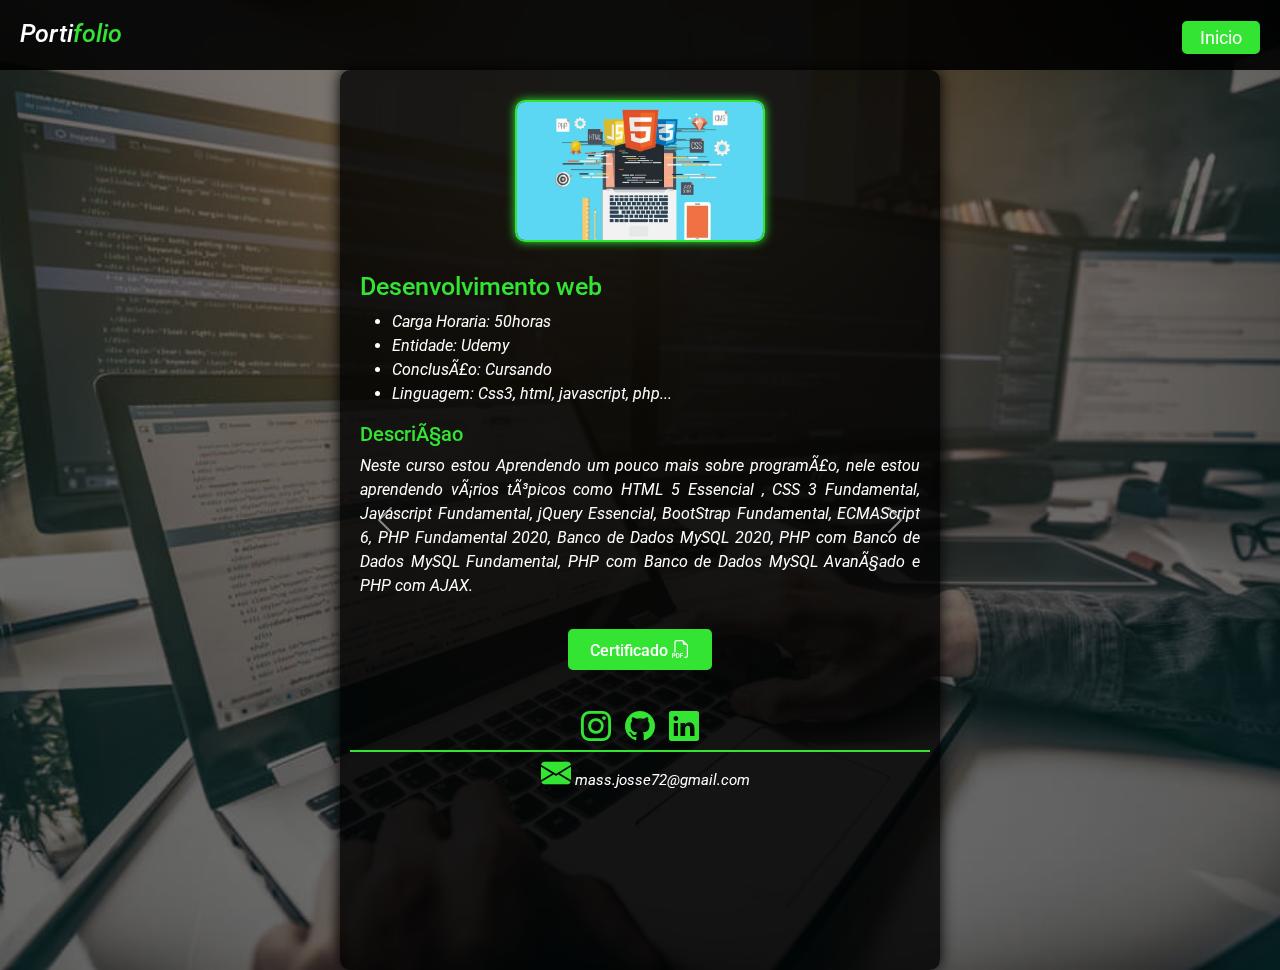
==== cursos/index.html @ 1b5d37ab "portifolio" ====
<!DOCTYPE html>
<html lang="pt-BR">

<head>
  <meta charset="pt-BR">
  <meta name="viewport" content="width=device-width, initial-scale=1.0">
  <!-- css -->
  <link rel="stylesheet" href="cursos.css">
  <!-- BootStrap -->
  <link href="https://cdn.jsdelivr.net/npm/bootstrap@5.3.3/dist/css/bootstrap.min.css" rel="stylesheet"
    integrity="sha384-QWTKZyjpPEjISv5WaRU9OFeRpok6YctnYmDr5pNlyT2bRjXh0JMhjY6hW+ALEwIH" crossorigin="anonymous">
  <!-- icons -->
  <link rel="stylesheet" href="https://cdn.jsdelivr.net/npm/bootstrap-icons@1.11.3/font/bootstrap-icons.min.css">
  <link rel="stylesheet" href="https://cdnjs.cloudflare.com/ajax/libs/font-awesome/6.0.0-beta3/css/all.min.css">
  <!-- font -->
  <link rel="preconnect" href="https://fonts.googleapis.com">
  <link rel="preconnect" href="https://fonts.gstatic.com" crossorigin>
  <link
      href="https://fonts.googleapis.com/css2?family=Roboto:ital,wght@0,100;0,300;0,400;0,500;0,700;1,100;1,400;1,500;1,700&display=swap"
      rel="stylesheet">
  <!-- favicon -->
  <link rel="icon" href="../Imagens/icons/programacao.png" type="image/png">
  <title>Cursos</title>
</head>

<body>
  <!-- navegacao -->
  <header class="header">
    <div class="texto"><a href="../index.html"><p>Porti<span>folio</span></p></a></div>
    <ul>
        <button><li><a href="../index.html">Inicio</a></li></button>
    </ul>
   </header>
   <!-- fim navegacao -->
  <main>
    <!-- container curso 1 -->
    <section>
      <div id="carouselExampleInterval" class="carousel slide">
        <!-- container principal -->
        <div class="centro">
          <div class="carousel-inner">
            <div class="carousel-item active" data-bs-interval="">
              <div class="principal1">
                <div class="margin">
                  <div class="img-1">
                    <img src="../Imagens/imagem_post_desenvolvimento_web.jpg" alt="Matheus santos">
                  </div>
                  <h1>Desenvolvimento web</h1>
  
                  <div class="listas">
                    <ul>
                      <li>Carga Horaria: 50horas</li>
                      <li>Entidade: Udemy</li>
                      <li>Conclusão: Cursando</li>
                      <li>Linguagem: Css3, html, javascript, php...</li>
                    </ul>
                  </div>
                  <div class="descricao">
                    <h2>Descriçao</h2>
                    <p>Neste curso estou Aprendendo um pouco mais sobre programão, nele estou aprendendo vários tópicos
                      como HTML 5 Essencial , CSS 3 Fundamental, Javascript Fundamental, jQuery Essencial, BootStrap
                      Fundamental, ECMAScript 6, PHP Fundamental 2020, Banco de Dados MySQL 2020, PHP com Banco de Dados
                      MySQL Fundamental, PHP com Banco de Dados MySQL Avançado e PHP com AJAX. </p>
                  </div>
                  <div class="botao">
                    <button><a href="../pdf/certificado desenvolvedor web.pdf"> Certificado <i class="bi bi-filetype-pdf"></i></a></button>
                  </div>
                </div>
  
                <footer>
                  <div class="principal">
                    <div class="flex">
                      <div>
                        <img class="img-footer" src="Imagens/Portfolio-Desenvolvedor-Web.jpg" alt="">
                      </div>
                      <div class="rede-sociais">
                        <a href="https://www.instagram.com/theus_santtos2/" target="_blank"><i
                            class="icons bi bi-instagram"></i></a>
                        <a href="https://github.com/matheus1289" target="_blank"><i class="icons bi bi-github"></i></a>
                        <a href="https://www.linkedin.com/in/matheus-santos-b48833187/" target="_blank"><i
                            class=" icons bi bi-linkedin"></i></a>
                      </div>
                    </div>
                    <div class="line-footer borda">
                      <p><i class="bi bi-envelope-fill"></i></i> <a
                          href="mailto:Mass.josse72@gmail.com">mass.josse72@gmail.com</a></p>
                    </div>
  
                  </div>
                </footer>
              </div>
            </div>
            <!--fim container curso 1 -->
            <!-- container curso 2 -->
            <div class="carousel-item" data-bs-interval="">
              <div class="principal1">
                <div class="margin">
                  <div class="img-1">
                    <img src="../Imagens/linguagem-programacao-python-1.webp" alt="Matheus santos">
                  </div>
                  <h1>Python</h1>
  
                  <div class="listas">
                    <ul>
                      <li>Carga Horaria: 18horas</li>
                      <li>Entidade: Udemy</li>
                      <li>Conclusão: 2023</li>
                      <li>Linguagem: Python</li>
                    </ul>
                  </div>
                  <div class="descricao">
                    <h2>Descriçao</h2>
                    <p> Neste curso aprendemos sobre a linguagem de programação python, conhecemos um pouco algoritmo e
                      logica de programação alem de fazer varias atividades praticas para deselvover programinhas em
                      Python. O curso abordo vários tópicos incluindo saída de dados, fluxo de programas, variáveis,
                      operações aritméticas, condicionais, loops, funções, objetos, classes e herança.</p>
                  </div>
                  <div class="botao">
                    <button><a href="../pdf/certificado python.pdf" target="_blank">Certificado <i class="bi bi-filetype-pdf"></i></a></button>
                  </div>
                </div>
  
                <footer>
                  <div class="principal">
                    <div class="flex">
                      <div>
                        <img class="img-footer" src="Imagens/Portfolio-Desenvolvedor-Web.jpg" alt="">
                      </div>
                      <div class="rede-sociais">
                        <a href="https://www.instagram.com/theus_santtos2/" target="_blank"><i
                            class="icons bi bi-instagram"></i></a>
                        <a href="https://github.com/matheus1289" target="_blank"><i class="icons bi bi-github"></i></a>
                        <a href="https://www.linkedin.com/in/matheus-santos-b48833187/" target="_blank"><i
                            class=" icons bi bi-linkedin"></i></a>
                      </div>
                    </div>
                    <div class="line-footer borda">
                      <p><i class="bi bi-envelope-fill"></i></i> <a
                          href="mailto:Mass.josse72@gmail.com">mass.josse72@gmail.com</a></p>
                    </div>
  
                  </div>
                </footer>
              </div>
            </div>
            <!--fim container curso 3 -->
            <!-- container curso 3 -->
            <div class="carousel-item">
              <div class="principal1">
                <div class="margin">
                  <div class="img-1">
                    <img src="../Imagens/javascript.avif" alt="Matheus santos">
                  </div>
                  <h1>Algoritmo e Lógica de Programação</h1>
  
                  <div class="listas">
                    <ul>
                      <li>Carga Horaria: 20horas</li>
                      <li>Entidade: Udemy</li>
                      <li>Conclusão: 2024</li>
                      <li>Linguagem: JavaScript</li>
                    </ul>
                  </div>
                  <div class="descricao">
                    <h2>Descriçao</h2>
                    <p> Neste curso de algoritmo e logica de programação foi escolhido pelo tutor do curso, a passar os
                      ensinos na linguagem Java script, nele aprendemos sobre Algoritmos Lógica de Programação,
                      Configuração do Ambiente, A base necessária para se desenvolver como programador, Javascript,
                      Funções, Estruturas de Controle, Estruturas de Repetição, Operadores, Objetos e muito mais.</p>
                  </div>
                  <div class="botao">
                    <button><a href="../pdf/certificado javascript.pdf" target="_blank">Certificado <i class="bi bi-filetype-pdf"></i></a></button>
                  </div>
                </div>
                <footer>
                  <div class="principal">
                    <div class="flex">
                      <div>
                        <img class="img-footer" src="Imagens/Portfolio-Desenvolvedor-Web.jpg" alt="">
                      </div>
                      <div class="rede-sociais">
                        <a href="https://www.instagram.com/theus_santtos2/" target="_blank"><i
                            class="icons bi bi-instagram"></i></a>
                        <a href="https://github.com/matheus1289" target="_blank"><i class="icons bi bi-github"></i></a>
                        <a href="https://www.linkedin.com/in/matheus-santos-b48833187/" target="_blank"><i
                            class=" icons bi bi-linkedin"></i></a>
                      </div>
                    </div>
                    <div class="line-footer borda">
                      <p><i class="bi bi-envelope-fill"></i></i> <a
                          href="mailto:Mass.josse72@gmail.com">mass.josse72@gmail.com</a></p>
                    </div>
  
                  </div>
                </footer>
              </div>
            </div>
            <!--fim container curso 3 -->
          </div>
          <button class="carousel-control-prev" type="button" data-bs-target="#carouselExampleInterval"
            data-bs-slide="prev">
            <span class="carousel-control-prev-icon" aria-hidden="true"></span>
            <span class="visually-hidden">Previous</span>
          </button>
          <button class="carousel-control-next" type="button" data-bs-target="#carouselExampleInterval"
            data-bs-slide="next">
            <span class="carousel-control-next-icon" aria-hidden="true"></span>
            <span class="visually-hidden">Next</span>
          </button>
        </div> 
        <!-- fim do container principal -->
      </div>
    </section>
    
  </main>




  <script src="https://cdn.jsdelivr.net/npm/bootstrap@5.3.3/dist/js/bootstrap.bundle.min.js"
    integrity="sha384-YvpcrYf0tY3lHB60NNkmXc5s9fDVZLESaAA55NDzOxhy9GkcIdslK1eN7N6jIeHz"
    crossorigin="anonymous"></script>
</body>

</html>
---- cursos/cursos.css ----
*{
    color: white;
    font-family: "Roboto", sans-serif;   
    box-sizing: border-box;
    
}
p{
    font-weight: 400;
    font-style: italic;
}

/*variaveis*/
:root{
    --cor-primary:rgb(51, 228, 51);
}

/*header*/
header{
    position: fixed;
    z-index: 5;
    background-color: rgba(0, 0, 0, 0.9);
    width: 100%;
    height: 70px;
    display: flex;
    justify-content: space-between;
    padding: 10px 20px;
}
header button a{
    padding: 5px 10px;
}
header a{
    color: white;
    text-decoration: none;
    font-size: 18px;
    transition: 0.5s;
}
header ul{
    list-style: none;
    padding-top: 8px;
}
.texto p{
    padding-top: 5px;
    font-size: 25px;
    font-weight: 500;
}
ul button{
    border: none;
    border-radius: 5px;
    background-color: var(--cor-primary);
    transition: 0.5s;
    margin-top: 3px;
    border: 2px solid var(--cor-primary);
}
ul:hover button{
    transform: scale(1.05);
    background-color: transparent;
}

.texto a{
    text-decoration: none;
}
.texto p span{
    color: var(--cor-primary);
}
/*fim header*/

section{
    background-image: linear-gradient(rgba(0, 0, 0, 0.5), rgba(0, 0, 0, 0.5)), url(../Imagens/img-fundo.jpg);
    margin: 0;
    padding: 0;
    background-size: cover;
    background-position: center;
    background-repeat: no-repeat;
    height:100% ;
    padding-top: 20px;
}

h3 {
    font-size: 1.4em;
}
h4 {
    font-size: 1.2em;
}
.flex{
    display: flex;
     
}
.link {
    text-decoration: none;
    color:white;
    transition: 0.5s;
}


.centro{
    position: relative;
    justify-content: center;
    margin:  0 auto;
    width: 70%;
    max-width: 600px;
    min-width: 500px;
    height: 100%;
    margin-top: 50px;
    box-shadow: 0 0 15px black;
    border-radius: 10px;
    background-color: rgba(0, 0, 0, 0.8);

}
.principal1{
    width: 100%;
    height: 100%;
    margin: 0 auto;
    border-radius: 10px;
    
}
.margin{
    padding: 20px;
}
.principal1 h1{
    font-size: 25px;
    font-weight: 500;
    color:rgb(51, 228, 51) ;
}
.img-1 img{
    width: 250px;
    border-radius: 10px;
    margin-bottom: 20px;
    border: 2px solid rgb(51, 228, 51);
    box-shadow: 0 0 10px rgb(51, 228, 51);
}
.img-1{
    display: flex;
    justify-content: center;
    margin: 10px 0;
}
.botao a{
    text-decoration: none;
    color: white;
    font-weight: 500;
}
.botao button{
    background: rgb(51, 228, 51);
    border: none;
    border-radius: 5px;
    padding: 5px 20px;
    margin: 15px 0;
    cursor: pointer;
    transition: 0.5s;
    border: 2px solid var(--cor-primary);
}
.botao i{
    font-size: 18px;
    color: white;

}
.botao button:hover{
    background-color: transparent;
}
.botao{
    display: flex;
    justify-content: center;
}
.descricao h2{
    font-size: 20px;
    font-weight: 500;
    color: rgb(51, 228, 51);;
}
.descricao p{
    text-align: justify;
}


.flex{
    display: flex;
  
}
.listas ul li{
    list-style-type: disc;
    font-weight: 400;
    font-style: italic;
}
@media (min-width: 411px) and (max-width: 529px){
    .centro{
        min-height: 100%;
        width: 100%;
        min-width: 100px;
        border-radius: 0;
        
    }
    html, body{
        height: 100%;
        background-repeat: no-repeat;
        
    }
    .principal1{
        width: 100%;
        min-height: 100%;
        background-color: transparent;
        border-radius: 0;  
    }
    header{
        box-shadow: none;
    }


}
@media (min-width: 530px){
    .centro{
        box-sizing: border-box;

    }
    html, body{
        margin: 0;
        padding: 0;
        background-size: cover;
        background-position: center;
        background-repeat: no-repeat;
        height: 100vh;
        
        
    }
    .principal1{
        box-sizing: border-box;
        height: 100vh;

          
    }
    .principal1::-webkit-scrollbar{
        display: none;
}
}
@media  (max-width: 410px){
    .centro{
        width: 100%;
        min-height: 100%;
        backdrop-filter: blur(10px);
        min-width: 100px;
        border-radius: 0;
    }
    hyml, body{
        height: 100%;
        background-repeat: no-repeat;
        
    }
    .principal1{
        width: 100%;
        min-height: 100%;
        background-color: transparent;
        border-radius: 0px; 
          
    }
    .centro h1, h2{
        font-size: 20px;
    }
    .centro .img-1 img{
        width: 150px;
        margin-bottom: 20px;
        
        
    }
    .botao{
        margin: 0;
        padding: 0;
        margin-top: 10px;
    }
 
   
  
    
    footer {
        margin: 0;
        padding: 0;
           
    }
 
   

}

/*footer*/
.principal {
    margin: 0px 10px;
}

.icons{
    padding: 5px;
    font-size: 30px;
    color:rgb(51, 228, 51);
    
}

.principal .flex{
    justify-content: center;
    text-align: center;
    
}
.line-footer p i{
    font-size: 30px;
    color:rgb(51, 228, 51); 
}

.line-footer p a{
    text-decoration: none;
    color: white;
    font-size: 15px;
    
}
.line-footer p{
    padding-left: 10px;
}

.borda{
    border-top:2px solid rgb(51, 228, 51);
}
.line-footer{
    display: flex;
    justify-content: center;
    text-align: center;
}
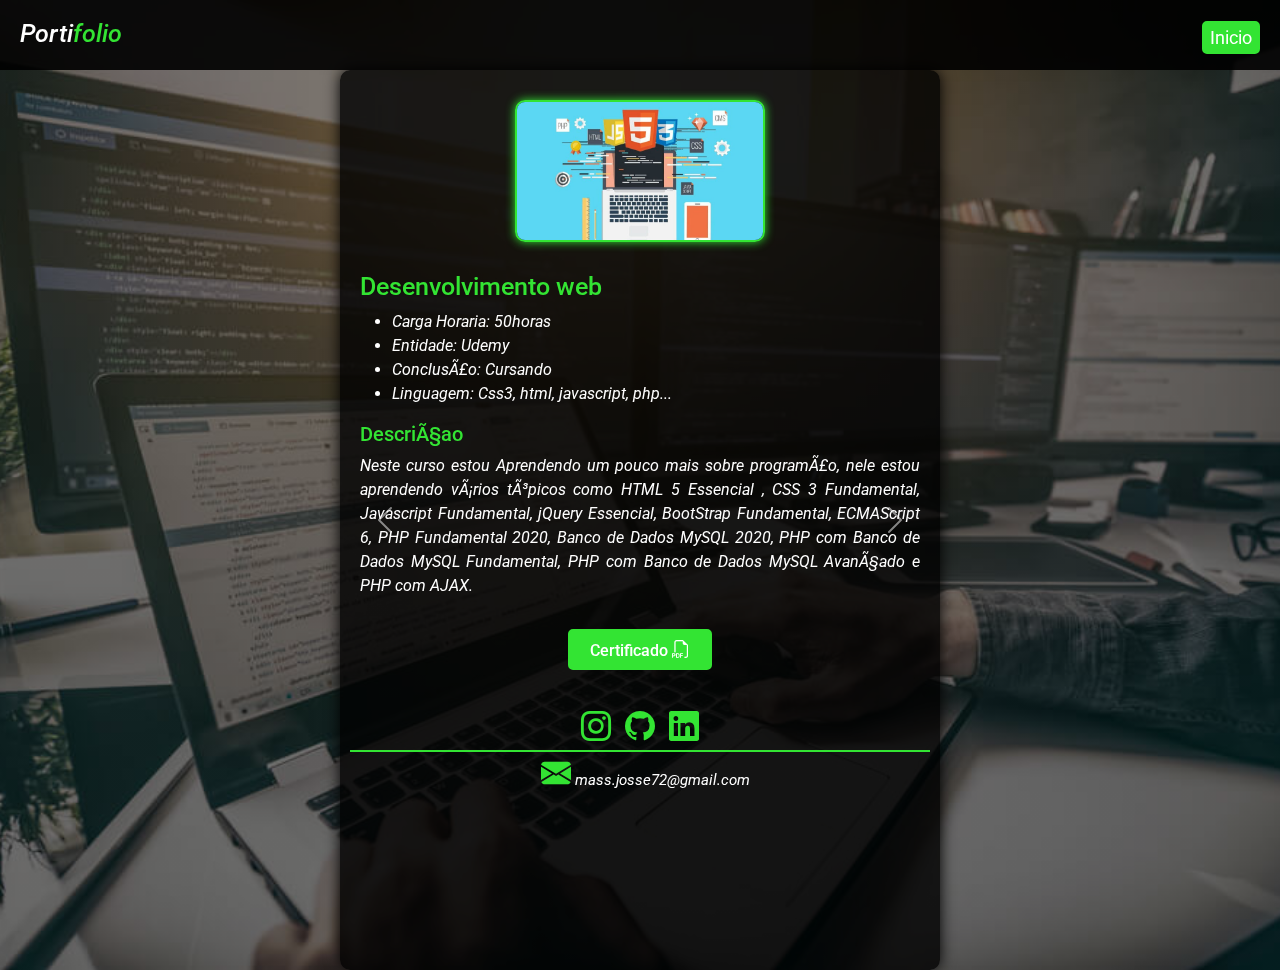
==== commit 94557725: "commit 5" ====
--- a/cursos/index.html
+++ b/cursos/index.html
@@ -28,7 +28,7 @@
   <header class="header">
     <div class="texto"><a href="../index.html"><p>Porti<span>folio</span></p></a></div>
     <ul>
-        <button><li><a href="../index.html">Inicio</a></li></button>
+        <a href="../index.html"><button>Inicio</button></a>
     </ul>
    </header>
    <!-- fim navegacao -->
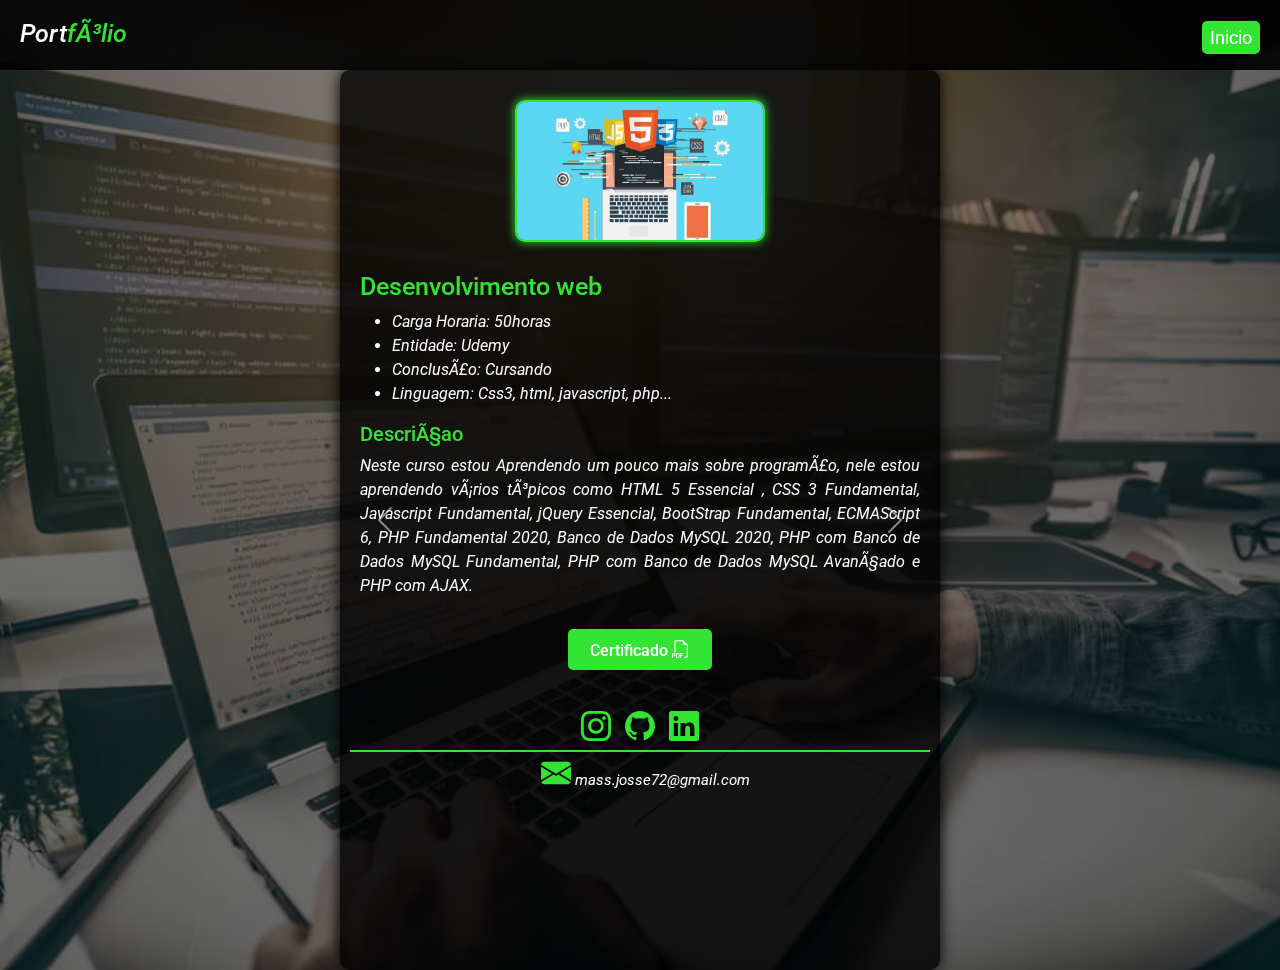
==== commit 28132797: "atualizacao titulo e botao" ====
--- a/cursos/index.html
+++ b/cursos/index.html
@@ -16,8 +16,8 @@
   <link rel="preconnect" href="https://fonts.googleapis.com">
   <link rel="preconnect" href="https://fonts.gstatic.com" crossorigin>
   <link
-      href="https://fonts.googleapis.com/css2?family=Roboto:ital,wght@0,100;0,300;0,400;0,500;0,700;1,100;1,400;1,500;1,700&display=swap"
-      rel="stylesheet">
+    href="https://fonts.googleapis.com/css2?family=Roboto:ital,wght@0,100;0,300;0,400;0,500;0,700;1,100;1,400;1,500;1,700&display=swap"
+    rel="stylesheet">
   <!-- favicon -->
   <link rel="icon" href="../Imagens/icons/programacao.png" type="image/png">
   <title>Cursos</title>
@@ -26,12 +26,14 @@
 <body>
   <!-- navegacao -->
   <header class="header">
-    <div class="texto"><a href="../index.html"><p>Porti<span>folio</span></p></a></div>
+    <div class="texto"><a href="../index.html">
+        <p>Port<span>fólio</span></p>
+      </a></div>
     <ul>
-        <a href="../index.html"><button>Inicio</button></a>
+      <a href="../index.html"><button>Inicio</button></a>
     </ul>
-   </header>
-   <!-- fim navegacao -->
+  </header>
+  <!-- fim navegacao -->
   <main>
     <!-- container curso 1 -->
     <section>
@@ -46,7 +48,7 @@
                     <img src="../Imagens/imagem_post_desenvolvimento_web.jpg" alt="Matheus santos">
                   </div>
                   <h1>Desenvolvimento web</h1>
-  
+
                   <div class="listas">
                     <ul>
                       <li>Carga Horaria: 50horas</li>
@@ -63,29 +65,30 @@
                       MySQL Fundamental, PHP com Banco de Dados MySQL Avançado e PHP com AJAX. </p>
                   </div>
                   <div class="botao">
-                    <button><a href="../pdf/certificado desenvolvedor web.pdf"> Certificado <i class="bi bi-filetype-pdf"></i></a></button>
-                  </div>
-                </div>
-  
-                <footer>
-                  <div class="principal">
-                    <div class="flex">
-                      <div>
-                        <img class="img-footer" src="Imagens/Portfolio-Desenvolvedor-Web.jpg" alt="">
-                      </div>
-                      <div class="rede-sociais">
-                        <a href="https://www.instagram.com/theus_santtos2/" target="_blank"><i
-                            class="icons bi bi-instagram"></i></a>
-                        <a href="https://github.com/matheus1289" target="_blank"><i class="icons bi bi-github"></i></a>
-                        <a href="https://www.linkedin.com/in/matheus-santos-b48833187/" target="_blank"><i
-                            class=" icons bi bi-linkedin"></i></a>
-                      </div>
-                    </div>
-                    <div class="line-footer borda">
-                      <p><i class="bi bi-envelope-fill"></i></i> <a
-                          href="mailto:Mass.josse72@gmail.com">mass.josse72@gmail.com</a></p>
-                    </div>
-  
+                    <button><a href="../pdf/certificado desenvolvedor web.pdf"> Certificado <i
+                          class="bi bi-filetype-pdf"></i></a></button>
+                  </div>
+                </div>
+
+                <footer>
+                  <div class="principal">
+                    <div class="flex">
+                      <div>
+                        <img class="img-footer" src="Imagens/Portfolio-Desenvolvedor-Web.jpg" alt="">
+                      </div>
+                      <div class="rede-sociais">
+                        <a href="https://www.instagram.com/theus_santtos2/" target="_blank"><i
+                            class="icons bi bi-instagram"></i></a>
+                        <a href="https://github.com/matheus1289" target="_blank"><i class="icons bi bi-github"></i></a>
+                        <a href="https://www.linkedin.com/in/matheus-santos-b48833187/" target="_blank"><i
+                            class=" icons bi bi-linkedin"></i></a>
+                      </div>
+                    </div>
+                    <div class="line-footer borda">
+                      <p><i class="bi bi-envelope-fill"></i></i> <a
+                          href="mailto:Mass.josse72@gmail.com">mass.josse72@gmail.com</a></p>
+                    </div>
+
                   </div>
                 </footer>
               </div>
@@ -99,7 +102,7 @@
                     <img src="../Imagens/linguagem-programacao-python-1.webp" alt="Matheus santos">
                   </div>
                   <h1>Python</h1>
-  
+
                   <div class="listas">
                     <ul>
                       <li>Carga Horaria: 18horas</li>
@@ -116,34 +119,35 @@
                       operações aritméticas, condicionais, loops, funções, objetos, classes e herança.</p>
                   </div>
                   <div class="botao">
-                    <button><a href="../pdf/certificado python.pdf" target="_blank">Certificado <i class="bi bi-filetype-pdf"></i></a></button>
-                  </div>
-                </div>
-  
-                <footer>
-                  <div class="principal">
-                    <div class="flex">
-                      <div>
-                        <img class="img-footer" src="Imagens/Portfolio-Desenvolvedor-Web.jpg" alt="">
-                      </div>
-                      <div class="rede-sociais">
-                        <a href="https://www.instagram.com/theus_santtos2/" target="_blank"><i
-                            class="icons bi bi-instagram"></i></a>
-                        <a href="https://github.com/matheus1289" target="_blank"><i class="icons bi bi-github"></i></a>
-                        <a href="https://www.linkedin.com/in/matheus-santos-b48833187/" target="_blank"><i
-                            class=" icons bi bi-linkedin"></i></a>
-                      </div>
-                    </div>
-                    <div class="line-footer borda">
-                      <p><i class="bi bi-envelope-fill"></i></i> <a
-                          href="mailto:Mass.josse72@gmail.com">mass.josse72@gmail.com</a></p>
-                    </div>
-  
-                  </div>
-                </footer>
-              </div>
-            </div>
-            <!--fim container curso 3 -->
+                    <button><a href="../pdf/certificado python.pdf" target="_blank">Certificado <i
+                          class="bi bi-filetype-pdf"></i></a></button>
+                  </div>
+                </div>
+
+                <footer>
+                  <div class="principal">
+                    <div class="flex">
+                      <div>
+                        <img class="img-footer" src="Imagens/Portfolio-Desenvolvedor-Web.jpg" alt="">
+                      </div>
+                      <div class="rede-sociais">
+                        <a href="https://www.instagram.com/theus_santtos2/" target="_blank"><i
+                            class="icons bi bi-instagram"></i></a>
+                        <a href="https://github.com/matheus1289" target="_blank"><i class="icons bi bi-github"></i></a>
+                        <a href="https://www.linkedin.com/in/matheus-santos-b48833187/" target="_blank"><i
+                            class=" icons bi bi-linkedin"></i></a>
+                      </div>
+                    </div>
+                    <div class="line-footer borda">
+                      <p><i class="bi bi-envelope-fill"></i></i> <a
+                          href="mailto:Mass.josse72@gmail.com">mass.josse72@gmail.com</a></p>
+                    </div>
+
+                  </div>
+                </footer>
+              </div>
+            </div>
+            <!--fim container curso 2 -->
             <!-- container curso 3 -->
             <div class="carousel-item">
               <div class="principal1">
@@ -152,7 +156,7 @@
                     <img src="../Imagens/javascript.avif" alt="Matheus santos">
                   </div>
                   <h1>Algoritmo e Lógica de Programação</h1>
-  
+
                   <div class="listas">
                     <ul>
                       <li>Carga Horaria: 20horas</li>
@@ -169,35 +173,87 @@
                       Funções, Estruturas de Controle, Estruturas de Repetição, Operadores, Objetos e muito mais.</p>
                   </div>
                   <div class="botao">
-                    <button><a href="../pdf/certificado javascript.pdf" target="_blank">Certificado <i class="bi bi-filetype-pdf"></i></a></button>
-                  </div>
-                </div>
-                <footer>
-                  <div class="principal">
-                    <div class="flex">
-                      <div>
-                        <img class="img-footer" src="Imagens/Portfolio-Desenvolvedor-Web.jpg" alt="">
-                      </div>
-                      <div class="rede-sociais">
-                        <a href="https://www.instagram.com/theus_santtos2/" target="_blank"><i
-                            class="icons bi bi-instagram"></i></a>
-                        <a href="https://github.com/matheus1289" target="_blank"><i class="icons bi bi-github"></i></a>
-                        <a href="https://www.linkedin.com/in/matheus-santos-b48833187/" target="_blank"><i
-                            class=" icons bi bi-linkedin"></i></a>
-                      </div>
-                    </div>
-                    <div class="line-footer borda">
-                      <p><i class="bi bi-envelope-fill"></i></i> <a
-                          href="mailto:Mass.josse72@gmail.com">mass.josse72@gmail.com</a></p>
-                    </div>
-  
+                    <button><a href="../pdf/certificado javascript.pdf" target="_blank">Certificado <i
+                          class="bi bi-filetype-pdf"></i></a></button>
+                  </div>
+                </div>
+                <footer>
+                  <div class="principal">
+                    <div class="flex">
+                      <div>
+                        <img class="img-footer" src="Imagens/Portfolio-Desenvolvedor-Web.jpg" alt="">
+                      </div>
+                      <div class="rede-sociais">
+                        <a href="https://www.instagram.com/theus_santtos2/" target="_blank"><i
+                            class="icons bi bi-instagram"></i></a>
+                        <a href="https://github.com/matheus1289" target="_blank"><i class="icons bi bi-github"></i></a>
+                        <a href="https://www.linkedin.com/in/matheus-santos-b48833187/" target="_blank"><i
+                            class=" icons bi bi-linkedin"></i></a>
+                      </div>
+                    </div>
+                    <div class="line-footer borda">
+                      <p><i class="bi bi-envelope-fill"></i></i> <a
+                          href="mailto:Mass.josse72@gmail.com">mass.josse72@gmail.com</a></p>
+                    </div>
+
                   </div>
                 </footer>
               </div>
             </div>
             <!--fim container curso 3 -->
+            <!-- container curso 2 -->
+            <div class="carousel-item" data-bs-interval="">
+              <div class="principal1">
+                <div class="margin">
+                  <div class="img-1">
+                    <img src="../Imagens/guia-git-e-github.png" alt="Matheus santos">
+                  </div>
+                  <h1>Git e GitHub</h1>
+
+                  <div class="listas">
+                    <ul>
+                      <li>Carga Horaria: 8horas</li>
+                      <li>Entidade: Udemy</li>
+                      <li>Conclusão: 2024</li>
+                      <li>Git e Github</li>
+                    </ul>
+                  </div>
+                  <div class="descricao">
+                    <h2>Descriçao</h2>
+                    <p> Neste curso, aprendi os principais comandos para trabalhar com repositórios Git, como clone, pull e push. Também adquiri conhecimento prático e teórico sobre o uso de branches, utilizando GitFlow para gerenciar Pull Requests (PR), realizar Code Reviews e proteger branches de trabalho. Além disso, desenvolvi habilidades para manipular arquivos, como reverter, mover, excluir e visualizar o log de alterações.</p>
+                  </div>
+                  <div class="botao">
+                    <button><a href="../pdf/certificado git e github.pdf" target="_blank">Certificado <i
+                          class="bi bi-filetype-pdf"></i></a></button>
+                  </div>
+                </div>
+
+                <footer>
+                  <div class="principal">
+                    <div class="flex">
+                      <div>
+                        <img class="img-footer" src="Imagens/Portfolio-Desenvolvedor-Web.jpg" alt="">
+                      </div>
+                      <div class="rede-sociais">
+                        <a href="https://www.instagram.com/theus_santtos2/" target="_blank"><i
+                            class="icons bi bi-instagram"></i></a>
+                        <a href="https://github.com/matheus1289" target="_blank"><i class="icons bi bi-github"></i></a>
+                        <a href="https://www.linkedin.com/in/matheus-santos-b48833187/" target="_blank"><i
+                            class=" icons bi bi-linkedin"></i></a>
+                      </div>
+                    </div>
+                    <div class="line-footer borda">
+                      <p><i class="bi bi-envelope-fill"></i></i> <a
+                          href="mailto:Mass.josse72@gmail.com">mass.josse72@gmail.com</a></p>
+                    </div>
+
+                  </div>
+                </footer>
+              </div>
+            </div>
+            <!--fim container curso 2 -->
           </div>
-          <button class="carousel-control-prev" type="button" data-bs-target="#carouselExampleInterval"
+          <button class=" carousel-control-prev " type="button" data-bs-target="#carouselExampleInterval"
             data-bs-slide="prev">
             <span class="carousel-control-prev-icon" aria-hidden="true"></span>
             <span class="visually-hidden">Previous</span>
@@ -207,11 +263,11 @@
             <span class="carousel-control-next-icon" aria-hidden="true"></span>
             <span class="visually-hidden">Next</span>
           </button>
-        </div> 
+        </div>
         <!-- fim do container principal -->
       </div>
     </section>
-    
+
   </main>
 
 
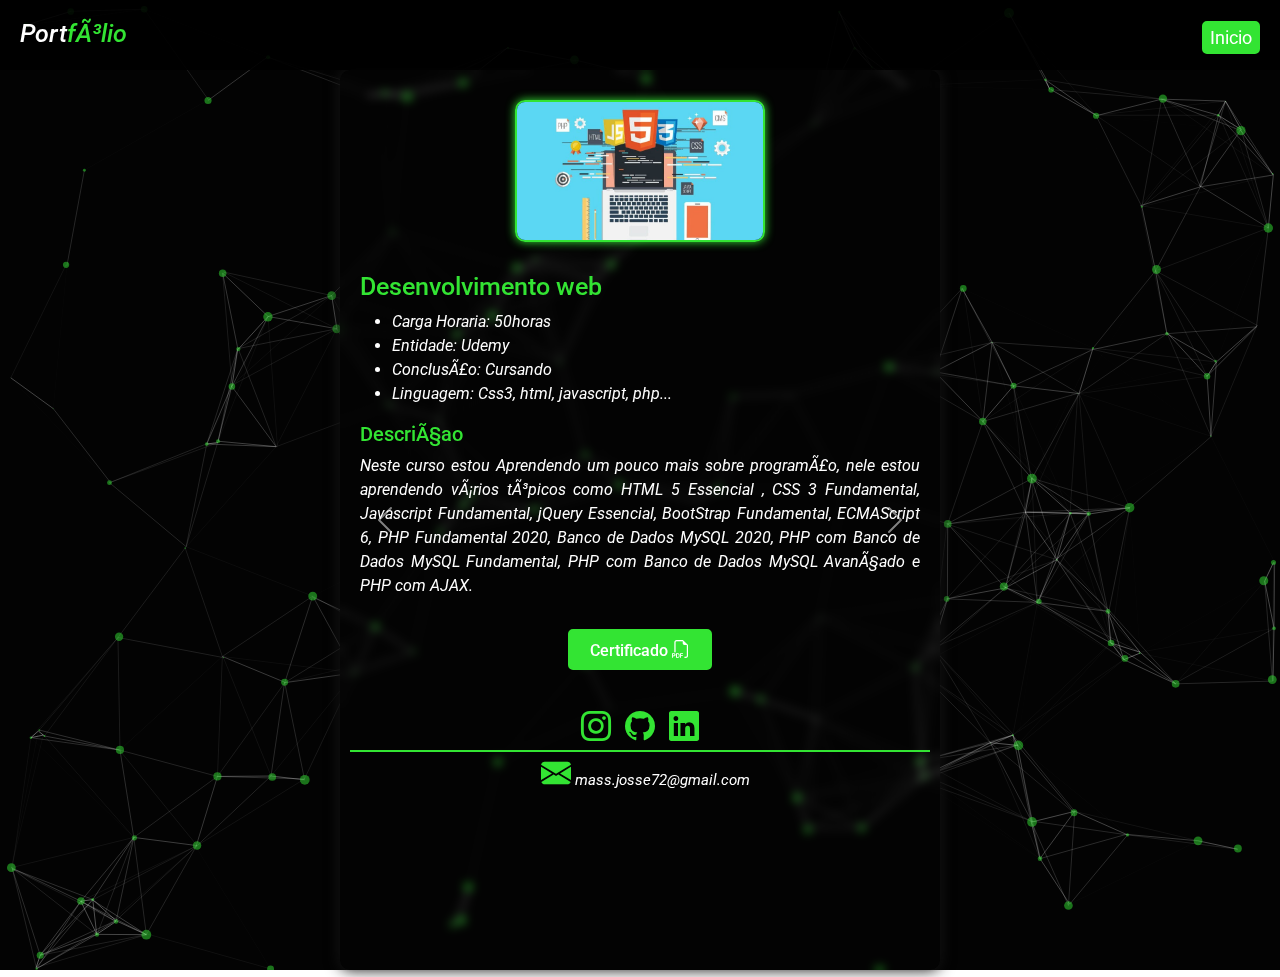
==== commit c95a0039: "atualizando os cursos" ====
--- a/cursos/index.html
+++ b/cursos/index.html
@@ -37,6 +37,7 @@
   <main>
     <!-- container curso 1 -->
     <section>
+      <div id="particles-js"></div>
       <div id="carouselExampleInterval" class="carousel slide">
         <!-- container principal -->
         <div class="centro">
@@ -272,10 +273,12 @@
 
 
 
-
+  <script type="text/javascript" src="../js/particles.js"></script>
+  <script type="text/javascript" src="../js/app.js"></script>
   <script src="https://cdn.jsdelivr.net/npm/bootstrap@5.3.3/dist/js/bootstrap.bundle.min.js"
     integrity="sha384-YvpcrYf0tY3lHB60NNkmXc5s9fDVZLESaAA55NDzOxhy9GkcIdslK1eN7N6jIeHz"
     crossorigin="anonymous"></script>
+    
 </body>
 
 </html>--- a/cursos/cursos.css
+++ b/cursos/cursos.css
@@ -65,7 +65,7 @@
 /*fim header*/
 
 section{
-    background-image: linear-gradient(rgba(0, 0, 0, 0.5), rgba(0, 0, 0, 0.5)), url(../Imagens/img-fundo.jpg);
+    
     margin: 0;
     padding: 0;
     background-size: cover;
@@ -73,6 +73,16 @@
     background-repeat: no-repeat;
     height:100% ;
     padding-top: 20px;
+    position: relative;
+}
+#particles-js{
+    height: 100%;
+    width: 100%;
+    background-color: rgb(3, 3, 3);;
+    position: absolute;
+    object-fit: cover;
+    top: 0;
+    left: 0;
 }
 
 h3 {
@@ -101,9 +111,10 @@
     min-width: 500px;
     height: 100%;
     margin-top: 50px;
-    box-shadow: 0 0 15px black;
+    box-shadow: 0 0 15px rgb(22, 22, 22);
     border-radius: 10px;
-    background-color: rgba(0, 0, 0, 0.8);
+    backdrop-filter: blur(5px);
+    
 
 }
 .principal1{
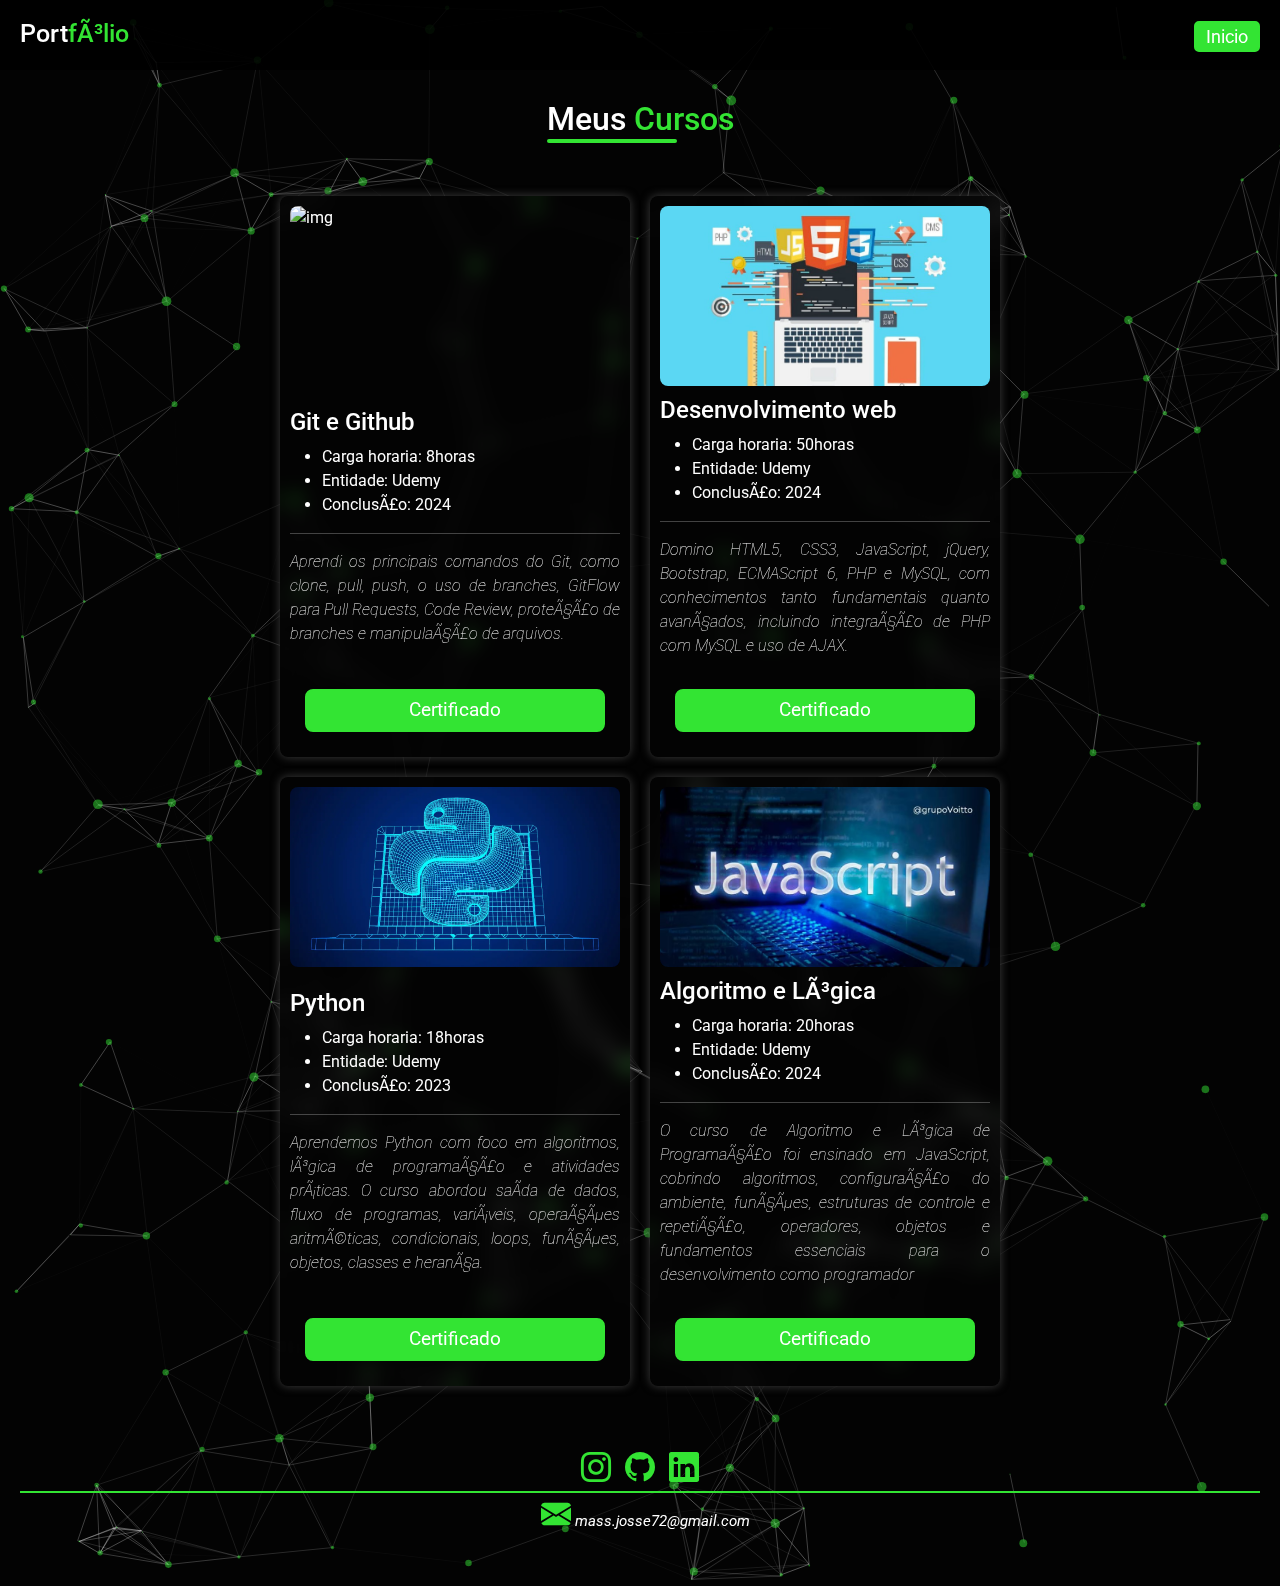
==== commit 06cf5ff5: "atualizando animacoes e mudando a versao da pagina cursos 2.0" ====
--- a/cursos/index.html
+++ b/cursos/index.html
@@ -6,6 +6,7 @@
   <meta name="viewport" content="width=device-width, initial-scale=1.0">
   <!-- css -->
   <link rel="stylesheet" href="cursos.css">
+  <link href="https://unpkg.com/aos@2.3.1/dist/aos.css" rel="stylesheet">
   <!-- BootStrap -->
   <link href="https://cdn.jsdelivr.net/npm/bootstrap@5.3.3/dist/css/bootstrap.min.css" rel="stylesheet"
     integrity="sha384-QWTKZyjpPEjISv5WaRU9OFeRpok6YctnYmDr5pNlyT2bRjXh0JMhjY6hW+ALEwIH" crossorigin="anonymous">
@@ -20,6 +21,9 @@
     rel="stylesheet">
   <!-- favicon -->
   <link rel="icon" href="../Imagens/icons/programacao.png" type="image/png">
+  <!-- script -->
+  <script src="https://unpkg.com/aos@2.3.1/dist/aos.js"></script>
+  <script src="animacao.js" defer></script>
   <title>Cursos</title>
 </head>
 
@@ -34,251 +38,118 @@
     </ul>
   </header>
   <!-- fim navegacao -->
-  <main>
-    <!-- container curso 1 -->
-    <section>
-      <div id="particles-js"></div>
-      <div id="carouselExampleInterval" class="carousel slide">
-        <!-- container principal -->
-        <div class="centro">
-          <div class="carousel-inner">
-            <div class="carousel-item active" data-bs-interval="">
-              <div class="principal1">
-                <div class="margin">
-                  <div class="img-1">
-                    <img src="../Imagens/imagem_post_desenvolvimento_web.jpg" alt="Matheus santos">
-                  </div>
-                  <h1>Desenvolvimento web</h1>
+  <section>
+    <div id="particles-js"></div>
+    <div class="title" data-aos="fade-down">
+      <h1>Meus <span>Cursos</span></h1>
+    </div>
 
-                  <div class="listas">
-                    <ul>
-                      <li>Carga Horaria: 50horas</li>
-                      <li>Entidade: Udemy</li>
-                      <li>Conclusão: Cursando</li>
-                      <li>Linguagem: Css3, html, javascript, php...</li>
-                    </ul>
-                  </div>
-                  <div class="descricao">
-                    <h2>Descriçao</h2>
-                    <p>Neste curso estou Aprendendo um pouco mais sobre programão, nele estou aprendendo vários tópicos
-                      como HTML 5 Essencial , CSS 3 Fundamental, Javascript Fundamental, jQuery Essencial, BootStrap
-                      Fundamental, ECMAScript 6, PHP Fundamental 2020, Banco de Dados MySQL 2020, PHP com Banco de Dados
-                      MySQL Fundamental, PHP com Banco de Dados MySQL Avançado e PHP com AJAX. </p>
-                  </div>
-                  <div class="botao">
-                    <button><a href="../pdf/certificado desenvolvedor web.pdf"> Certificado <i
-                          class="bi bi-filetype-pdf"></i></a></button>
-                  </div>
-                </div>
+    <div class="containers">
+      <!-- curso 1 -->
+      <div class="cursos" data-aos="flip-left" data-aos-duration="1000" data-aos-delay="300">
+        <img src="http://127.0.0.1:5500/Imagens/guia-git-e-github.png" alt="img">
+        <div class="informacao">
+          <h2>Git e Github</h2>
+          <ul>
+            <li>Carga horaria: 8horas</li>
+            <li>Entidade: Udemy</li>
+            <li>Conclusão: 2024</li>
+          </ul>
+          <hr>
+          <p>Aprendi os principais comandos do Git, como clone, pull, push, o uso de branches, GitFlow para Pull
+            Requests, Code Review, proteção de branches e manipulação de arquivos.</p>
+        </div>
+        <div class="botao">
+          <a href="../pdf/certificado git e github.pdf" target="_blank"><button>Certificado</button></a>
+        </div>
+      </div>
+      <!-- final curso 1 -->
+      <!-- curso 2 -->
+      <div class="cursos" data-aos="flip-left" data-aos-duration="1000" data-aos-delay="600">
+        <img src="../Imagens/imagem_post_desenvolvimento_web.jpg" alt="desenvolvimento web">
+        <div class="informacao">
+          <h2>Desenvolvimento web</h2>
+          <ul>
+            <li>Carga horaria: 50horas</li>
+            <li>Entidade: Udemy</li>
+            <li>Conclusão: 2024</li>
+          </ul>
+          <hr>
+          <p>Domino HTML5, CSS3, JavaScript, jQuery, Bootstrap, ECMAScript 6, PHP e MySQL, com conhecimentos tanto
+            fundamentais quanto avançados, incluindo integração de PHP com MySQL e uso de AJAX.</p>
+        </div>
+        <div class="botao">
+          <a href="../pdf/certificado desenvolvedor web.pdf" target="_blank"><button>Certificado</button></a>
+        </div>
+      </div>
+      <!-- final curso 2 -->
+      <!-- curso 3 -->
+      <div class="cursos" data-aos="flip-left" data-aos-duration="1000" data-aos-delay="800">
+        <img src="../Imagens/linguagem-programacao-python-1.webp" alt="img">
+        <div class="informacao">
+          <h2>Python</h2>
+          <ul>
+            <li>Carga horaria: 18horas</li>
+            <li>Entidade: Udemy</li>
+            <li>Conclusão: 2023</li>
+          </ul>
+          <hr>
+          <p>Aprendemos Python com foco em algoritmos, lógica de programação e atividades práticas. O curso abordou
+            saída de dados, fluxo de programas, variáveis, operações aritméticas, condicionais, loops, funções, objetos,
+            classes e herança.</p>
+        </div>
+        <div class="botao">
+          <a href="../pdf/certificado python.pdf" target="_blank"><button>Certificado</button></a>
+        </div>
+      </div>
+      <!-- final curso 3 -->
+      <!-- curso 4 -->
+      <div class="cursos" data-aos="flip-left" data-aos-duration="1000" data-aos-delay="1000">
+        <img src="../Imagens/javascript.avif" alt="python">
+        <div class="informacao">
+          <h2>Algoritmo e Lógica</h2>
+          <ul>
+            <li>Carga horaria: 20horas</li>
+            <li>Entidade: Udemy</li>
+            <li>Conclusão: 2024</li>
+          </ul>
+          <hr>
+          <p>O curso de Algoritmo e Lógica de Programação foi ensinado em JavaScript, cobrindo algoritmos, configuração
+            do ambiente, funções, estruturas de controle e repetição, operadores, objetos e fundamentos essenciais para
+            o desenvolvimento como programador</p>
+        </div>
+        <div class="botao">
+          <a href="../pdf/certificado javascript.pdf" target="_blank"><button>Certificado</button></a>
+        </div>
+      </div>
+      <!-- final curso 1 -->
 
-                <footer>
-                  <div class="principal">
-                    <div class="flex">
-                      <div>
-                        <img class="img-footer" src="Imagens/Portfolio-Desenvolvedor-Web.jpg" alt="">
-                      </div>
-                      <div class="rede-sociais">
-                        <a href="https://www.instagram.com/theus_santtos2/" target="_blank"><i
-                            class="icons bi bi-instagram"></i></a>
-                        <a href="https://github.com/matheus1289" target="_blank"><i class="icons bi bi-github"></i></a>
-                        <a href="https://www.linkedin.com/in/matheus-santos-b48833187/" target="_blank"><i
-                            class=" icons bi bi-linkedin"></i></a>
-                      </div>
-                    </div>
-                    <div class="line-footer borda">
-                      <p><i class="bi bi-envelope-fill"></i></i> <a
-                          href="mailto:Mass.josse72@gmail.com">mass.josse72@gmail.com</a></p>
-                    </div>
+    </div>
+    <footer class="rodape">
+      <div class="flex"></div>
 
-                  </div>
-                </footer>
-              </div>
-            </div>
-            <!--fim container curso 1 -->
-            <!-- container curso 2 -->
-            <div class="carousel-item" data-bs-interval="">
-              <div class="principal1">
-                <div class="margin">
-                  <div class="img-1">
-                    <img src="../Imagens/linguagem-programacao-python-1.webp" alt="Matheus santos">
-                  </div>
-                  <h1>Python</h1>
-
-                  <div class="listas">
-                    <ul>
-                      <li>Carga Horaria: 18horas</li>
-                      <li>Entidade: Udemy</li>
-                      <li>Conclusão: 2023</li>
-                      <li>Linguagem: Python</li>
-                    </ul>
-                  </div>
-                  <div class="descricao">
-                    <h2>Descriçao</h2>
-                    <p> Neste curso aprendemos sobre a linguagem de programação python, conhecemos um pouco algoritmo e
-                      logica de programação alem de fazer varias atividades praticas para deselvover programinhas em
-                      Python. O curso abordo vários tópicos incluindo saída de dados, fluxo de programas, variáveis,
-                      operações aritméticas, condicionais, loops, funções, objetos, classes e herança.</p>
-                  </div>
-                  <div class="botao">
-                    <button><a href="../pdf/certificado python.pdf" target="_blank">Certificado <i
-                          class="bi bi-filetype-pdf"></i></a></button>
-                  </div>
-                </div>
-
-                <footer>
-                  <div class="principal">
-                    <div class="flex">
-                      <div>
-                        <img class="img-footer" src="Imagens/Portfolio-Desenvolvedor-Web.jpg" alt="">
-                      </div>
-                      <div class="rede-sociais">
-                        <a href="https://www.instagram.com/theus_santtos2/" target="_blank"><i
-                            class="icons bi bi-instagram"></i></a>
-                        <a href="https://github.com/matheus1289" target="_blank"><i class="icons bi bi-github"></i></a>
-                        <a href="https://www.linkedin.com/in/matheus-santos-b48833187/" target="_blank"><i
-                            class=" icons bi bi-linkedin"></i></a>
-                      </div>
-                    </div>
-                    <div class="line-footer borda">
-                      <p><i class="bi bi-envelope-fill"></i></i> <a
-                          href="mailto:Mass.josse72@gmail.com">mass.josse72@gmail.com</a></p>
-                    </div>
-
-                  </div>
-                </footer>
-              </div>
-            </div>
-            <!--fim container curso 2 -->
-            <!-- container curso 3 -->
-            <div class="carousel-item">
-              <div class="principal1">
-                <div class="margin">
-                  <div class="img-1">
-                    <img src="../Imagens/javascript.avif" alt="Matheus santos">
-                  </div>
-                  <h1>Algoritmo e Lógica de Programação</h1>
-
-                  <div class="listas">
-                    <ul>
-                      <li>Carga Horaria: 20horas</li>
-                      <li>Entidade: Udemy</li>
-                      <li>Conclusão: 2024</li>
-                      <li>Linguagem: JavaScript</li>
-                    </ul>
-                  </div>
-                  <div class="descricao">
-                    <h2>Descriçao</h2>
-                    <p> Neste curso de algoritmo e logica de programação foi escolhido pelo tutor do curso, a passar os
-                      ensinos na linguagem Java script, nele aprendemos sobre Algoritmos Lógica de Programação,
-                      Configuração do Ambiente, A base necessária para se desenvolver como programador, Javascript,
-                      Funções, Estruturas de Controle, Estruturas de Repetição, Operadores, Objetos e muito mais.</p>
-                  </div>
-                  <div class="botao">
-                    <button><a href="../pdf/certificado javascript.pdf" target="_blank">Certificado <i
-                          class="bi bi-filetype-pdf"></i></a></button>
-                  </div>
-                </div>
-                <footer>
-                  <div class="principal">
-                    <div class="flex">
-                      <div>
-                        <img class="img-footer" src="Imagens/Portfolio-Desenvolvedor-Web.jpg" alt="">
-                      </div>
-                      <div class="rede-sociais">
-                        <a href="https://www.instagram.com/theus_santtos2/" target="_blank"><i
-                            class="icons bi bi-instagram"></i></a>
-                        <a href="https://github.com/matheus1289" target="_blank"><i class="icons bi bi-github"></i></a>
-                        <a href="https://www.linkedin.com/in/matheus-santos-b48833187/" target="_blank"><i
-                            class=" icons bi bi-linkedin"></i></a>
-                      </div>
-                    </div>
-                    <div class="line-footer borda">
-                      <p><i class="bi bi-envelope-fill"></i></i> <a
-                          href="mailto:Mass.josse72@gmail.com">mass.josse72@gmail.com</a></p>
-                    </div>
-
-                  </div>
-                </footer>
-              </div>
-            </div>
-            <!--fim container curso 3 -->
-            <!-- container curso 2 -->
-            <div class="carousel-item" data-bs-interval="">
-              <div class="principal1">
-                <div class="margin">
-                  <div class="img-1">
-                    <img src="../Imagens/guia-git-e-github.png" alt="Matheus santos">
-                  </div>
-                  <h1>Git e GitHub</h1>
-
-                  <div class="listas">
-                    <ul>
-                      <li>Carga Horaria: 8horas</li>
-                      <li>Entidade: Udemy</li>
-                      <li>Conclusão: 2024</li>
-                      <li>Git e Github</li>
-                    </ul>
-                  </div>
-                  <div class="descricao">
-                    <h2>Descriçao</h2>
-                    <p> Neste curso, aprendi os principais comandos para trabalhar com repositórios Git, como clone, pull e push. Também adquiri conhecimento prático e teórico sobre o uso de branches, utilizando GitFlow para gerenciar Pull Requests (PR), realizar Code Reviews e proteger branches de trabalho. Além disso, desenvolvi habilidades para manipular arquivos, como reverter, mover, excluir e visualizar o log de alterações.</p>
-                  </div>
-                  <div class="botao">
-                    <button><a href="../pdf/certificado git e github.pdf" target="_blank">Certificado <i
-                          class="bi bi-filetype-pdf"></i></a></button>
-                  </div>
-                </div>
-
-                <footer>
-                  <div class="principal">
-                    <div class="flex">
-                      <div>
-                        <img class="img-footer" src="Imagens/Portfolio-Desenvolvedor-Web.jpg" alt="">
-                      </div>
-                      <div class="rede-sociais">
-                        <a href="https://www.instagram.com/theus_santtos2/" target="_blank"><i
-                            class="icons bi bi-instagram"></i></a>
-                        <a href="https://github.com/matheus1289" target="_blank"><i class="icons bi bi-github"></i></a>
-                        <a href="https://www.linkedin.com/in/matheus-santos-b48833187/" target="_blank"><i
-                            class=" icons bi bi-linkedin"></i></a>
-                      </div>
-                    </div>
-                    <div class="line-footer borda">
-                      <p><i class="bi bi-envelope-fill"></i></i> <a
-                          href="mailto:Mass.josse72@gmail.com">mass.josse72@gmail.com</a></p>
-                    </div>
-
-                  </div>
-                </footer>
-              </div>
-            </div>
-            <!--fim container curso 2 -->
-          </div>
-          <button class=" carousel-control-prev " type="button" data-bs-target="#carouselExampleInterval"
-            data-bs-slide="prev">
-            <span class="carousel-control-prev-icon" aria-hidden="true"></span>
-            <span class="visually-hidden">Previous</span>
-          </button>
-          <button class="carousel-control-next" type="button" data-bs-target="#carouselExampleInterval"
-            data-bs-slide="next">
-            <span class="carousel-control-next-icon" aria-hidden="true"></span>
-            <span class="visually-hidden">Next</span>
-          </button>
-        </div>
-        <!-- fim do container principal -->
+      <div class="rede-sociais">
+        <a href="https://www.instagram.com/theus_santtos2/" target="_blank"><i class="icons bi bi-instagram"></i></a>
+        <a href="https://github.com/matheus1289" target="_blank"><i class="icons bi bi-github"></i></a>
+        <a href="https://www.linkedin.com/in/matheus-santos-b48833187/" target="_blank"><i
+            class=" icons bi bi-linkedin"></i></a>
       </div>
-    </section>
-
-  </main>
+      </div>
+      <div class="line-footer borda">
+        <p><i class="bi bi-envelope-fill"></i></i> <a href="mailto:Mass.josse72@gmail.com">mass.josse72@gmail.com</a>
+        </p>
+      </div>
+    </footer>
+  </section>
 
 
 
-  <script type="text/javascript" src="../js/particles.js"></script>
-  <script type="text/javascript" src="../js/app.js"></script>
-  <script src="https://cdn.jsdelivr.net/npm/bootstrap@5.3.3/dist/js/bootstrap.bundle.min.js"
-    integrity="sha384-YvpcrYf0tY3lHB60NNkmXc5s9fDVZLESaAA55NDzOxhy9GkcIdslK1eN7N6jIeHz"
-    crossorigin="anonymous"></script>
-    
+
+
 </body>
+<script type="text/javascript" src="../js/particles.js"></script>
+<script type="text/javascript" src="../js/app.js"></script>
+<script src="https://cdn.jsdelivr.net/npm/bootstrap@5.3.3/dist/js/bootstrap.bundle.min.js"
+  integrity="sha384-YvpcrYf0tY3lHB60NNkmXc5s9fDVZLESaAA55NDzOxhy9GkcIdslK1eN7N6jIeHz" crossorigin="anonymous"></script>
 
 </html>--- a/cursos/cursos.css
+++ b/cursos/cursos.css
@@ -1,13 +1,12 @@
 *{
-    color: white;
     font-family: "Roboto", sans-serif;   
     box-sizing: border-box;
-    
-}
-p{
-    font-weight: 400;
-    font-style: italic;
-}
+    padding: 0;
+    margin: 0;
+    color: white;
+    
+}
+
 
 /*variaveis*/
 :root{
@@ -24,6 +23,7 @@
     display: flex;
     justify-content: space-between;
     padding: 10px 20px;
+    z-index: 99;
 }
 header button a{
     padding: 5px 10px;
@@ -50,6 +50,7 @@
     transition: 0.5s;
     margin-top: 3px;
     border: 2px solid var(--cor-primary);
+    padding: 0px 10px;
 }
 ul:hover button{
     transform: scale(1.05);
@@ -63,17 +64,10 @@
     color: var(--cor-primary);
 }
 /*fim header*/
-
-section{
-    
-    margin: 0;
-    padding: 0;
-    background-size: cover;
-    background-position: center;
-    background-repeat: no-repeat;
-    height:100% ;
-    padding-top: 20px;
-    position: relative;
+body{
+    min-height: 100vh;
+    overflow-x: hidden;
+    background-color: black;
 }
 #particles-js{
     height: 100%;
@@ -83,248 +77,162 @@
     object-fit: cover;
     top: 0;
     left: 0;
-}
-
-h3 {
-    font-size: 1.4em;
-}
-h4 {
-    font-size: 1.2em;
-}
-.flex{
-    display: flex;
-     
-}
-.link {
-    text-decoration: none;
-    color:white;
-    transition: 0.5s;
-}
-
-
-.centro{
+    z-index: -1;
+}
+section{
+    height:100% ;
+    width: 100vw;
     position: relative;
-    justify-content: center;
-    margin:  0 auto;
+    color: white;
+    padding: 0 20px;
+    padding-top: 100px;
+    display: flex;
+    flex-direction: column;
+    align-items: center;
+    justify-content: center;
+    
+}
+
+.title{
+    z-index: 2;
+}
+.title h1{
+    font-size: 2rem;
+    z-index: 8;
+    text-align: center;
+    font-weight: 500;
+    color: white;
+    position: relative; 
+}
+.title h1 span{
+    color: var(--cor-primary);
+}
+.title h1::after{
+    content: "";
+    position: absolute;
+    bottom: -5px;
+    left: 0;
     width: 70%;
-    max-width: 600px;
-    min-width: 500px;
+    height: 4px;
+    background-color: var(--cor-primary);
+    border-radius: 5px;
+}
+.containers{
+    display: flex;
+    justify-content: center;
     height: 100%;
-    margin-top: 50px;
-    box-shadow: 0 0 15px rgb(22, 22, 22);
-    border-radius: 10px;
-    backdrop-filter: blur(5px);
-    
-
-}
-.principal1{
-    width: 100%;
-    height: 100%;
-    margin: 0 auto;
-    border-radius: 10px;
-    
-}
-.margin{
-    padding: 20px;
-}
-.principal1 h1{
-    font-size: 25px;
+    width: 100%;
+    flex-wrap: wrap;
+    gap: 20px;
+    padding: 50px 0;
+    z-index: 5;
+}
+/* div dos cursos */
+.cursos{
+    backdrop-filter: blur(10px);
+    width: 90%;
+    max-width: 350px;
+    display: flex;
+    justify-content: space-between;
+    flex-direction: column;
+    align-items: start;
+    border-radius: 8px;
+    cursor: pointer;
+    z-index: 3;
+    overflow: hidden;
+    padding: 10px;
+    box-shadow: 0 0 10px rgb(61, 61, 61);
+}
+.cursos img{
+    width: 100%;
+    height: 180px; 
+    transition: 0.8s;
+    border-radius: 8px;
+}
+.cursos img:hover{
+    transform: scale(1.1);
+}
+.informacao{
+    z-index: 10;
+}
+.informacao h2{
+    font-size: 1.5rem;
     font-weight: 500;
-    color:rgb(51, 228, 51) ;
-}
-.img-1 img{
-    width: 250px;
-    border-radius: 10px;
-    margin-bottom: 20px;
-    border: 2px solid rgb(51, 228, 51);
-    box-shadow: 0 0 10px rgb(51, 228, 51);
-}
-.img-1{
-    display: flex;
-    justify-content: center;
-    margin: 10px 0;
-}
-.botao a{
-    text-decoration: none;
-    color: white;
-    font-weight: 500;
+    margin-top: 10px;
+}
+.informacao p {
+    text-align: justify;
+    font-weight: 100;
+    font-style: italic;
+}
+.botao{
+    display: flex;
+    justify-content: center;
+    align-items: center;
+    width: 100%;
+    padding: 15px 0;
+    
+    
 }
 .botao button{
-    background: rgb(51, 228, 51);
-    border: none;
-    border-radius: 5px;
-    padding: 5px 20px;
-    margin: 15px 0;
+    background-color: var(--cor-primary);
+    border: 2px solid var(--cor-primary);
+    color: white;
+    font-size: 1.2rem;
+    border-radius: 8px;
     cursor: pointer;
-    transition: 0.5s;
-    border: 2px solid var(--cor-primary);
-}
-.botao i{
-    font-size: 18px;
-    color: white;
-
+    width: 300px;
+    padding: 5px 0; 
+    align-self: flex-end;
+    transition: .5s;
+    
 }
 .botao button:hover{
     background-color: transparent;
 }
-.botao{
-    display: flex;
-    justify-content: center;
-}
-.descricao h2{
-    font-size: 20px;
-    font-weight: 500;
-    color: rgb(51, 228, 51);;
-}
-.descricao p{
-    text-align: justify;
-}
-
-
-.flex{
-    display: flex;
-  
-}
-.listas ul li{
-    list-style-type: disc;
-    font-weight: 400;
-    font-style: italic;
-}
-@media (min-width: 411px) and (max-width: 529px){
-    .centro{
-        min-height: 100%;
-        width: 100%;
-        min-width: 100px;
-        border-radius: 0;
-        
-    }
-    html, body{
-        height: 100%;
-        background-repeat: no-repeat;
-        
-    }
-    .principal1{
-        width: 100%;
-        min-height: 100%;
-        background-color: transparent;
-        border-radius: 0;  
-    }
-    header{
-        box-shadow: none;
-    }
-
-
-}
-@media (min-width: 530px){
-    .centro{
-        box-sizing: border-box;
-
-    }
-    html, body{
-        margin: 0;
-        padding: 0;
-        background-size: cover;
-        background-position: center;
-        background-repeat: no-repeat;
-        height: 100vh;
-        
-        
-    }
-    .principal1{
-        box-sizing: border-box;
-        height: 100vh;
-
-          
-    }
-    .principal1::-webkit-scrollbar{
-        display: none;
-}
-}
-@media  (max-width: 410px){
-    .centro{
-        width: 100%;
-        min-height: 100%;
-        backdrop-filter: blur(10px);
-        min-width: 100px;
-        border-radius: 0;
-    }
-    hyml, body{
-        height: 100%;
-        background-repeat: no-repeat;
-        
-    }
-    .principal1{
-        width: 100%;
-        min-height: 100%;
-        background-color: transparent;
-        border-radius: 0px; 
-          
-    }
-    .centro h1, h2{
-        font-size: 20px;
-    }
-    .centro .img-1 img{
-        width: 150px;
-        margin-bottom: 20px;
-        
-        
-    }
-    .botao{
-        margin: 0;
-        padding: 0;
-        margin-top: 10px;
-    }
- 
-   
-  
-    
-    footer {
-        margin: 0;
-        padding: 0;
-           
-    }
- 
-   
-
-}
-
-/*footer*/
-.principal {
-    margin: 0px 10px;
+
+/* rodape */
+.rodape{
+    height: 150px;  
+    margin: 0;
+    text-align: center;
+    width: 100%;
 }
 
 .icons{
     padding: 5px;
     font-size: 30px;
-    color:rgb(51, 228, 51);
-    
-}
-
-.principal .flex{
-    justify-content: center;
-    text-align: center;
-    
+    color:var(--cor-primary);
+    
+}
+
+.rodape .flex{
+    justify-content: center;
+    text-align: left;
+    margin: 10px;
 }
 .line-footer p i{
     font-size: 30px;
-    color:rgb(51, 228, 51); 
+    color:var(--cor-primary);
 }
 
 .line-footer p a{
     text-decoration: none;
     color: white;
-    font-size: 15px;
-    
+    font-size: 15px; 
+    font-weight: 400;
+    font-style: italic;
 }
 .line-footer p{
     padding-left: 10px;
 }
-
 .borda{
-    border-top:2px solid rgb(51, 228, 51);
-}
-.line-footer{
-    display: flex;
-    justify-content: center;
-    text-align: center;
+    border-top:2px solid var(--cor-primary);
+    width: 100%;
+}
+
+@media screen and (max-width:1500px){
+    .containers{
+        max-width: 800px; 
+    }
 }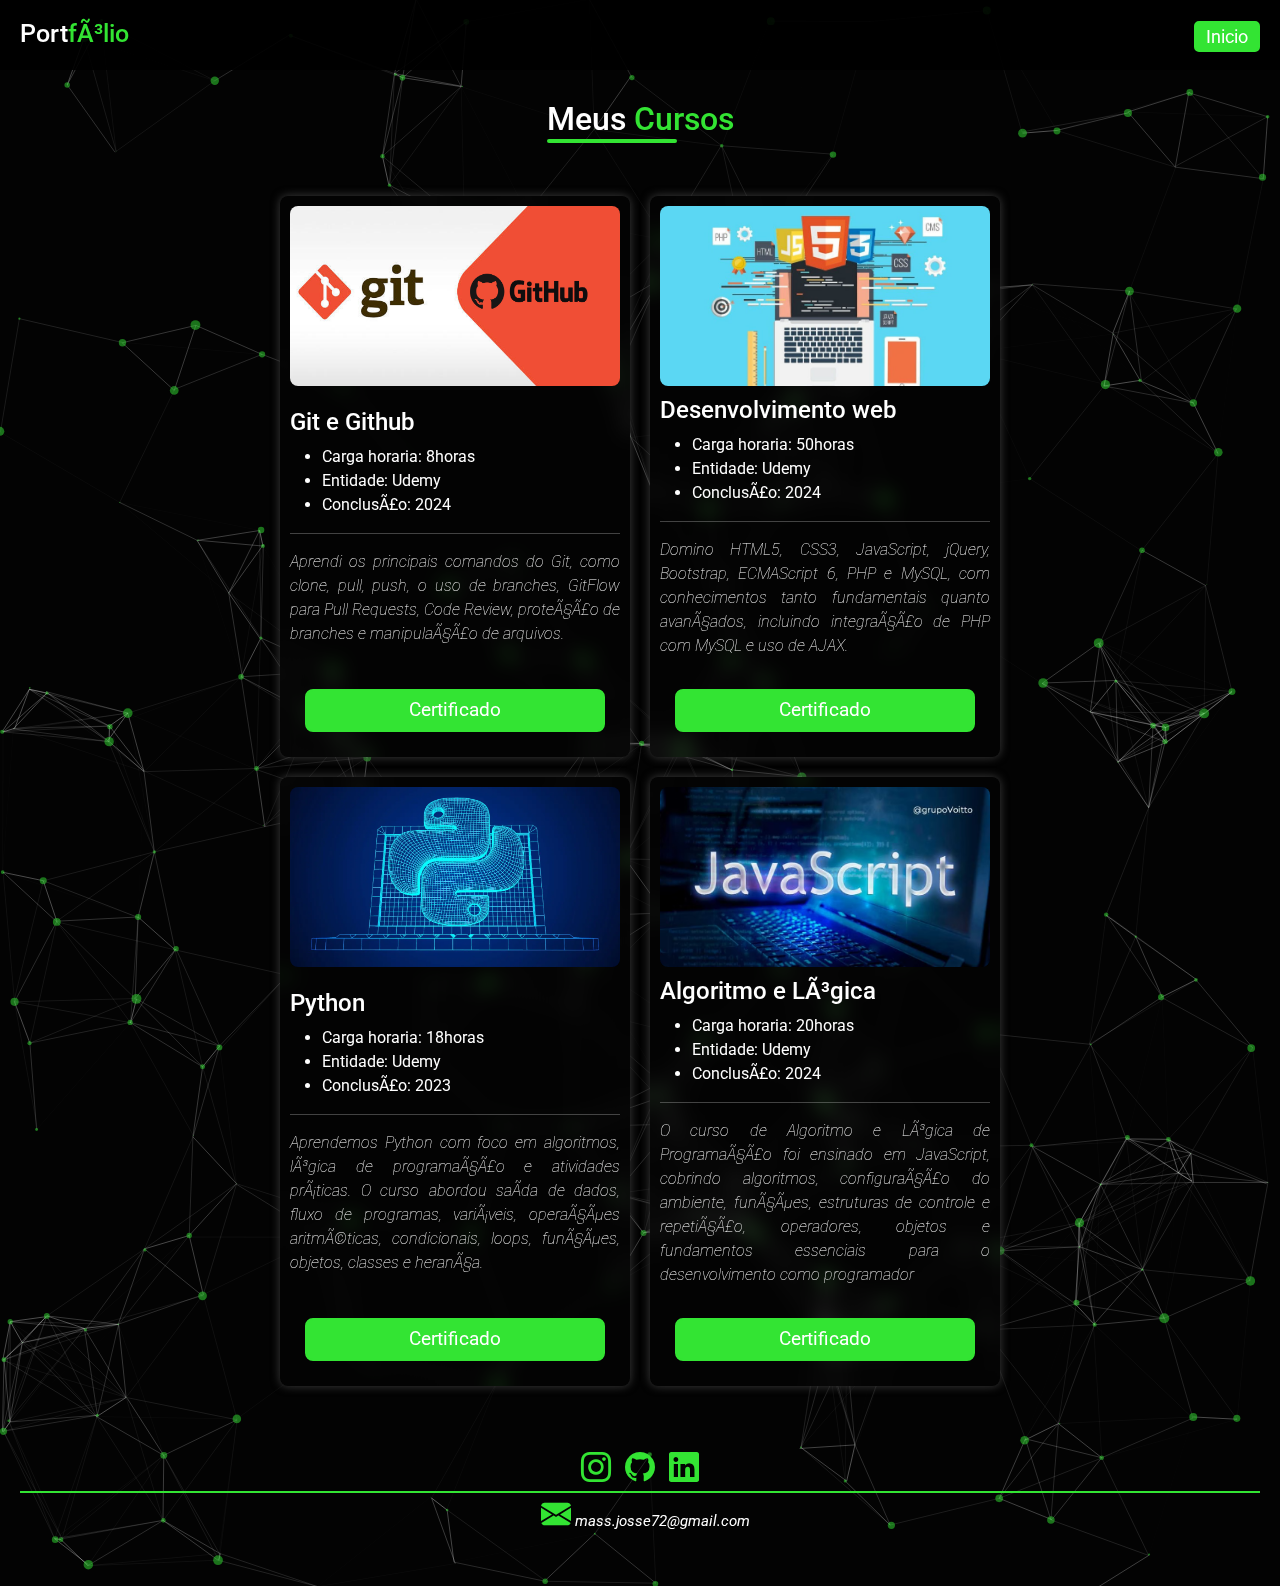
==== commit 446ade73: "img cursos" ====
--- a/cursos/index.html
+++ b/cursos/index.html
@@ -47,7 +47,7 @@
     <div class="containers">
       <!-- curso 1 -->
       <div class="cursos" data-aos="flip-left" data-aos-duration="1000" data-aos-delay="300">
-        <img src="http://127.0.0.1:5500/Imagens/guia-git-e-github.png" alt="img">
+        <img src="../Imagens/guia-git-e-github.png" alt="img">
         <div class="informacao">
           <h2>Git e Github</h2>
           <ul>
